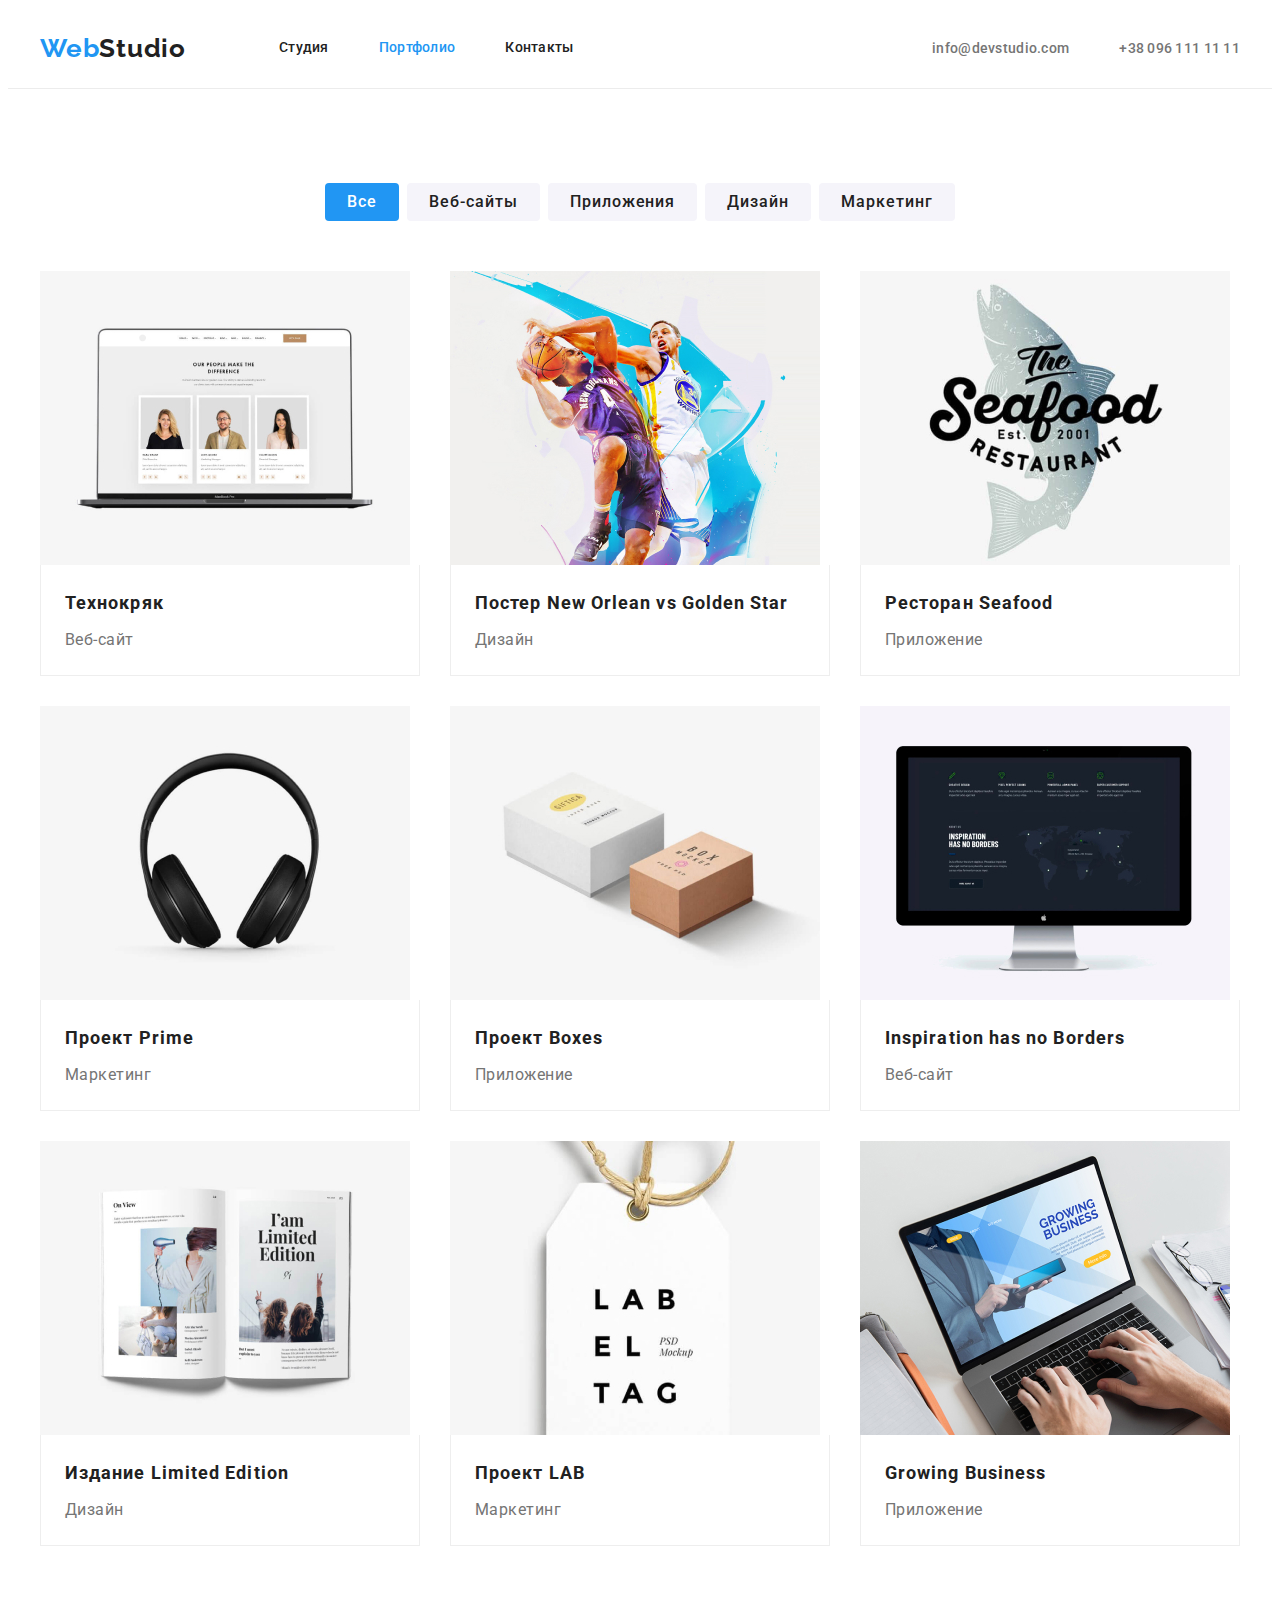
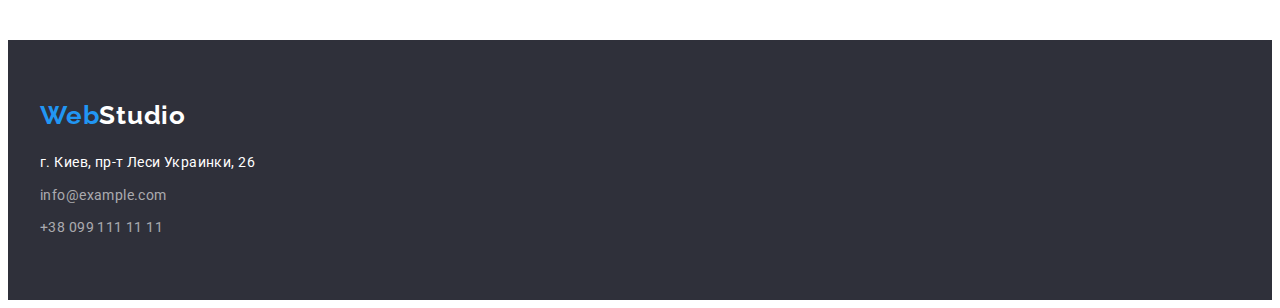
==== portfolio.html @ 64a12670 "Initial commit" ====
<!DOCTYPE html>
<html lang="ru">
  <head>
    <meta charset="UTF-8" />
    <meta http-equiv="X-UA-Compatible" content="IE=edge" />
    <meta name="viewport" content="width=device-width, initial-scale=1.0" />
    <title>WebStudio</title>
    <link rel="preconnect" href="https://fonts.googleapis.com" />
    <link rel="preconnect" href="https://fonts.gstatic.com" crossorigin />
    <link
      href="https://fonts.googleapis.com/css2?family=Raleway:wght@700&family=Roboto:wght@400;500;700;900&display=swap"
      rel="stylesheet"
    />

    <!-- Normalize start -->
    <link
      rel="stylesheet"
      href="https://cdnjs.cloudflare.com/ajax/libs/modern-normalize/1.1.0/modern-normalize.min.css"
      integrity="sha512-wpPYUAdjBVSE4KJnH1VR1HeZfpl1ub8YT/NKx4PuQ5NmX2tKuGu6U/JRp5y+Y8XG2tV+wKQpNHVUX03MfMFn9Q=="
      crossorigin="anonymous"
      referrerpolicy="no-referrer"
    />
    <!-- Normalize end -->

    <link rel="stylesheet" href="./css/styles.css" />
  </head>
  <body>
    <!--Header-->
    <header class="page-header section">
      <div class="container header-conteiner">
        <nav class="navigation header-conteiner-list">
          <a class="logo-link" href="./index.html">Web<span class="logo-dark">Studio </span></a>
          <ul class="menu list header-list">
            <li class="menu-item">
              <a class="menu-link link" href="./studio.html">Студия</a>
            </li>
            <li class="menu-item">
              <a class="menu-link menu-link-current link" href="./portfolio.html">Портфолио</a>
            </li>
            <li class="menu-item">
              <a class="menu-link link" href="">Контакты</a>
            </li>
          </ul>
        </nav>

        <ul class="contacts-list list">
          <li class="contact-mail-title">
            <a class="contact-mail link" href="mailto:info@devstudio.com">info@devstudio.com</a>
          </li>
          <li class="contact-phone-title">
            <a class="contact-phone-number link" href="tel:+380961111111">+38 096 111 11 11</a>
          </li>
        </ul>
      </div>
    </header>

    <!--Portfolio section-->
    <main>
      <section class="portfolio-section section">
        <div class="container portfolio-container">
          <ul class="tabs list">
            <li class="btn-item"><button class="tabs-btn-selected" type="button">Все</button></li>
            <li class="btn-item"><button class="tabs-btn" type="button">Веб-сайты</button></li>
            <li class="btn-item"><button class="tabs-btn" type="button">Приложения</button></li>
            <li class="btn-item"><button class="tabs-btn" type="button">Дизайн</button></li>
            <li class="btn-item"><button class="tabs-btn" type="button">Маркетинг</button></li>
          </ul>
          <ul class="portfolio list card-set">
            <li class="portfolio-card card-set-item">
              <img
                src="./images/portfolio/img.jpg"
                alt="веб сайт на компютере"
                width="370"
                height="294"
              />
              <div class="portfolio-wrapper">
                <h1 class="portfolio-title">Технокряк</h1>
                <p class="portfolio-description">Веб-сайт</p>
              </div>
            </li>
            <li class="portfolio-card card-set-item">
              <img
                src="./images/portfolio/img-1.jpg"
                alt="веб сайт на компютере"
                width="370"
                height="294"
              />
              <div class="portfolio-wrapper">
                <h1 class="portfolio-title">
                  Постер <span lang="en">New Orlean vs Golden Star</span>
                </h1>
                <p class="portfolio-description">Дизайн</p>
              </div>
            </li>
            <li class="portfolio-card card-set-item">
              <img
                src="./images/portfolio/img-2.jpg"
                alt="веб сайт на компютере"
                width="370"
                height="294"
              />
              <div class="portfolio-wrapper">
                <h1 class="portfolio-title">Ресторан <span lang="en">Seafood</span></h1>
                <p class="portfolio-description">Приложение</p>
              </div>
            </li>
            <li class="portfolio-card card-set-item">
              <img
                src="./images/portfolio/img-3.jpg"
                alt="веб сайт на компютере"
                width="370"
                height="294"
              />
              <div class="portfolio-wrapper">
                <h1 class="portfolio-title">Проект <span lang="en">Prime</span></h1>
                <p class="portfolio-description">Маркетинг</p>
              </div>
            </li>
            <li class="portfolio-card card-set-item">
              <img
                src="./images/portfolio/img-4.jpg"
                alt="веб сайт на компютере"
                width="370"
                height="294"
              />
              <div class="portfolio-wrapper">
                <h1 class="portfolio-title">Проект <span lang="en">Boxes</span></h1>
                <p class="portfolio-description">Приложение</p>
              </div>
            </li>
            <li class="portfolio-card card-set-item">
              <img
                src="./images/portfolio/img-5.jpg"
                alt="веб сайт на компютере"
                width="370"
                height="294"
              />
              <div class="portfolio-wrapper">
                <h1 class="portfolio-title" lang="en">Inspiration has no Borders</h1>
                <p class="portfolio-description">Веб-сайт</p>
              </div>
            </li>
            <li class="portfolio-card card-set-item">
              <img
                src="./images/portfolio/img-6.jpg"
                alt="веб сайт на компютере"
                width="370"
                height="294"
              />
              <div class="portfolio-wrapper">
                <h1 class="portfolio-title">Издание <span lang="en">Limited Edition</span></h1>
                <p class="portfolio-description">Дизайн</p>
              </div>
            </li>
            <li class="portfolio-card card-set-item">
              <img
                src="./images/portfolio/img-7.jpg"
                alt="веб сайт на компютере"
                width="370"
                height="294"
              />
              <div class="portfolio-wrapper">
                <h1 class="portfolio-title">Проект <span lang="en">LAB</span></h1>
                <p class="portfolio-description">Маркетинг</p>
              </div>
            </li>
            <li class="portfolio-card card-set-item">
              <img
                src="./images/portfolio/img-8.jpg"
                alt="веб сайт на компютере"
                width="370"
                height="294"
              />
              <div class="portfolio-wrapper">
                <h1 class="portfolio-title" lang="en">Growing Business</h1>
                <p class="portfolio-description">Приложение</p>
              </div>
            </li>
          </ul>
        </div>
      </section>
    </main>

    <!--Footer-->
    <footer class="footer section">
      <div class="container footer-container">
        <a class="logo-link logo-link-footer" href="./index.html"
          >Web<span class="logo-white">Studio </span></a
        >
        <address class="address">
          <ul class="address-list footer-list list">
            <li class="address-title">
              <a
                class="address-link"
                href="https://goo.gl/maps/iM9jKwknU9FxhSqU6"
                target="_blank"
                rel="noopener noreferrer"
                >г. Киев, пр-т Леси Украинки, 26</a
              >
            </li>
            <li class="mail-title">
              <a class="mail-link" href="mailto:info@example.com">info@example.com</a>
            </li>
            <li class="phone-title">
              <a class="phone-link" href="tel:+380991111111">+38 099 111 11 11</a>
            </li>
          </ul>
        </address>
      </div>
    </footer>
  </body>
</html>
---- css/styles.css ----
:root {
    --primary-font-family: 'Roboto', sans-serif;
    --secondary-font-family: 'Raleway', sans-serif;
    --secondary-color: #ffffff;
    --primary-color: #212121;
    --accent-color: #2196F3;

    /* others */
    --indent: 30px;
    --items: 3;
}

.link {
    text-decoration: none;
}

.list {
    list-style: none;
}

body {
    font-family: var(--primary-font-family);
}

/* ============= PARTIAL RESET OF STYLES START ============= */
a {
    text-decoration: none;
    color: currentColor;
}

h1,
h2,
h3,
h4,
h5,
h6,
p {
    margin: 0;
}
img {
    display: block;
}

ul,
ol {
    list-style: none;
    padding: 0;
    margin: 0;
}
/* ============= /PARTIAL RESET OF STYLES END ============= */

/* ============= CARD SET ============= */

 .card-set {
     display: flex;
     flex-wrap: wrap;
     gap: var(--indent);
 }

 .card-set-item {
     flex-basis: calc((100% - var(--indent) * (var(--items) - 1)) / var(--items));
 }

/* ============= /CARD SET ============= */

/* ============= COMPONENTS ============= */

.container {
    width: 1200px;
    margin: 0 auto;
    padding: 0 15px;
}

.section {
    margin-left: auto;
    margin-right: auto;
}
.modal-btn {
    max-width: 400px;
    min-width: 200px;
    min-height: 50px;
    padding: 10px 32px;
    
    font-family: var(--primary-font-family);
    font-weight: 700;
    font-size: 16px;
    line-height: 1.87;

    align-items: center;
    text-align: center;
    letter-spacing: 0.06em; 
    cursor: pointer;

    color: var(--secondary-color);
    background: var(--accent-color);
    border-radius: 4px;
    border: none;
}

.modal-btn:hover,
.modal-btn:focus {
    background-color: var(--secondary-color);
    color: var(--accent-color);
}

.title {
    margin-bottom: 50px;

    font-family: var(--primary-font-family);
    font-weight: 700;
    font-size: 42px;
    line-height: 1.17;
    letter-spacing: 0.05em;
    text-align: center;
    color: var(--primary-color);
}

/* ============= /COMPONENTS ============= */

/* ============= HEADER ============= */
.header-conteiner {
display: flex;
align-items: center;
}

.header-conteiner-list {
margin-right: auto;
}

.header-list {
    display: flex;
    gap: 50px;
 }

.navigation {
    display: flex;
    align-items: center;
}

.logo-link {
    display: block;
    margin-right: 93px;

font-family: var(--secondary-font-family) ;
font-weight: 700;
font-size: 26px;
line-height: 1.19;
letter-spacing: 0.03em;
color: var(--accent-color);
text-decoration: none;
}

.logo-dark {
    color: var(--primary-color);
}

.menu-link, .contact-mail, .contact-phone-number {
    padding-top: 32px;
    padding-bottom: 32px;
}

.menu-link {
    display: block;
    font-family: var(--primary-font-family);
    font-weight: 500;
    font-size: 14px;
    line-height: 1.14;
    letter-spacing: 0.02em;    
    color: var(--primary-color);
}

.menu-link:hover,
.menu-link:focus, .menu-link-current {
    color: var(--accent-color);
}

.contact-mail {
    font-family: var(--primary-font-family);
    font-weight: 500;
    font-size: 14px;
    line-height: 1.14;
    letter-spacing: 0.02em;
    color: #757575;
}

.contacts-list {
    display: flex;
    gap: 50px;
}


.contact-phone-number {
font-family: var(--primary-font-family);
font-weight: 500;
font-size: 14px;
line-height: 1.14;
letter-spacing: 0.02em;
color: #757575;
}

.contact-phone-number:hover,
.contact-phone-number:focus {
    color: var(--accent-color);
}

.contact-mail:hover,
.contact-mail:focus {
    color: var(--accent-color);
}
/* ============= /HEADER ============= */

/* ============= HERO ============= */

.hero {
background: #2F303A;
text-align: center;
}

.hero-container {
    padding-top: 200px;
    padding-bottom: 200px;
   align-items: center;
}

.hero-title {
    max-width: 696px;
    margin-left: auto;
    margin-right: auto;
    margin-bottom: 30px;

    font-family: var(--primary-font-family);
    font-weight: 900;
    font-size: 44px;
    line-height: 1.36;
    letter-spacing: 0.06em;
    text-transform: uppercase;
    color: var(--secondary-color)
}

/* ============= /HERO ============= */

/* ============= BENEFITS ============= */

.benefits {
    padding-top: 94px;
    padding-bottom: 94px;
}

.title-hidden {
    visibility: hidden;
    pointer-events: none;
    position: absolute;
}

.benefits-list {
    display: flex;
    flex-wrap: wrap;
}

.benefits-list-description {
    width: 270px;
    margin-right: 30px;
}

.benefits-list-description:last-child {
    margin-right: 0;
}

.suptitle {
margin-bottom: 10px;

font-family: var(--primary-font-family);
font-weight: 700;
font-size: 14px;
line-height: 1.14;
letter-spacing: 0.03em;
text-transform: uppercase;
color: var(--primary-color);
}

.benefits-description {
    font-family: var(--primary-font-family);
    font-weight: 400;
    font-size: 14px;
    line-height: 1.71;
    letter-spacing: 0.03em;
    color: #757575;
}

/* ============= /BENEFITS ============= */

/* ============= WHAT WE DO ============= */
.proposals {
    display: flex;
    padding-bottom: 94px;
}

/* ============= /WHAT WE DO ============= */

/* ============= TEAM ============= */
.team {
    background-color: #F5F4FA;
    padding-top: 94px;
    padding-bottom: 94px;
}

.team-list {
    --items: 4;
    display: flex;
    }

.team-card {

    background-color: var(--secondary-color);
    border-radius: 0px 0px 4px 4px;
}

.team-wrapper {
    padding-top: 30px;
    padding-bottom: 30px;
    padding-left: 5px;
    padding-right: 5px;
}

.team-title {
    margin-bottom: 10px;

    font-family: var(--primary-font-family);
    font-weight: 500;
    font-size: 16px;
    line-height: 1.18;
    text-align: center;
    letter-spacing: 0.03em;
    color: var(--primary-color);
}

.team-description {
    font-family: var(--primary-font-family);
    font-weight: 400;
    font-size: 16px;
    line-height: 1.18;
    text-align: center;
    letter-spacing: 0.03em;
    color: #757575;
}

/* ============= /TEAM ============= */

/* ============= FOOTER ============= */

.footer {
    background: #2F303A;
    padding-top: 60px;
    padding-bottom: 60px;
}

.logo-link-footer {
    display: inline-block;
    margin-bottom: 20px;
}

.logo-white {
    color: var(--secondary-color);
}


.address-link {
    display: inline-block;
    margin-bottom: 9px;
  
    font-family: var(--primary-font-family);
    font-style: normal;
    font-weight: 400;
    font-size: 14px;
    line-height: 1.71;
    letter-spacing: 0.03em;
    color: var(--secondary-color);
    text-decoration: none;
}

.mail-link {
    display: inline-block;
    margin-bottom: 9px;
    
    font-family: var(--primary-font-family);
    font-style: normal;
    font-weight: 400;
    font-size: 14px;
    line-height: 1.71;
    letter-spacing: 0.03em;
    text-decoration: none;
    color: rgba(255, 255, 255, 0.6);
}

.phone-link {
    display: inline-block;

    font-family: var(--primary-font-family);
    font-style: normal;
    font-weight: 400;
    font-size: 14px;
    line-height: 1.71;
    letter-spacing: 0.03em;
    text-decoration: none;
    color: rgba(255, 255, 255, 0.6);
}
/* ============= /FOOTER ============= */


/* ============= PORTFOLIO HEADER ============= */
.page-header {
    border-bottom: 1px solid #ECECEC;;
}
/* ============= /PORTFOLIO HEADER ============= */

/* ============= TABS ============= */

.tabs {
    display: flex;
    justify-content: center;
    gap: 8px;
    margin-bottom: 50px;
}

.tabs-btn-selected {
align-items: center;
max-width: 120px;
min-width: 73px;
min-height: 38px;
padding: 6px 22px;

font-family: var(--primary-font-family);
font-weight: 500;
font-size: 16px;
line-height: 1.62;

text-align: center;
letter-spacing: 0.06em;
cursor: pointer;
color: var(--secondary-color);
background: var(--accent-color);
border-radius: 4px;
border: none;
}

.tabs-btn {
    align-items: center;
    text-align: center;
    max-width: 160px;
    min-width: 101px;
    min-height: 38px;
    padding: 6px 22px;

    font-family: var(--primary-font-family);
    font-weight: 500;
    font-size: 16px;
    line-height: 1.62;
   
    letter-spacing: 0.06em;
    cursor: pointer;
    color: var(--primary-color);
    background: #F5F4FA;
    border-radius: 4px;
    border: none;
}

.tabs-btn:hover,
.tabs-btn:focus {
    background-color: var(--accent-color);
    color: var(--secondary-color);
}

/* ============= /TABS ============= */

/* ============= PORTFOLIO ============= */

.portfolio-section {
    padding-top: 94px;
    padding-bottom: 94px;
}

.portfolio-card {
    cursor: pointer;
}

.portfolio-wrapper {
    padding-top: 20px;
    padding-bottom: 20px;
    padding-left: 24px;
    padding-right: 24px;

    border: 1px solid #EEEEEE;
    border-top: none;
}

.portfolio-title {
    margin-bottom: 4px;
    font-family: var(--primary-font-family);
    font-weight: 700;
    font-size: 18px;
    line-height: 2;
    letter-spacing: 0.06em;
    color: var(--primary-color);
}

.portfolio-description {
    font-family: var(--primary-font-family);
    font-weight: 400;
    font-size: 16px;
    line-height: 1.87;
    letter-spacing: 0.03em;
    color: #757575;
}

/* ============= /PORTFOLIO ============= */
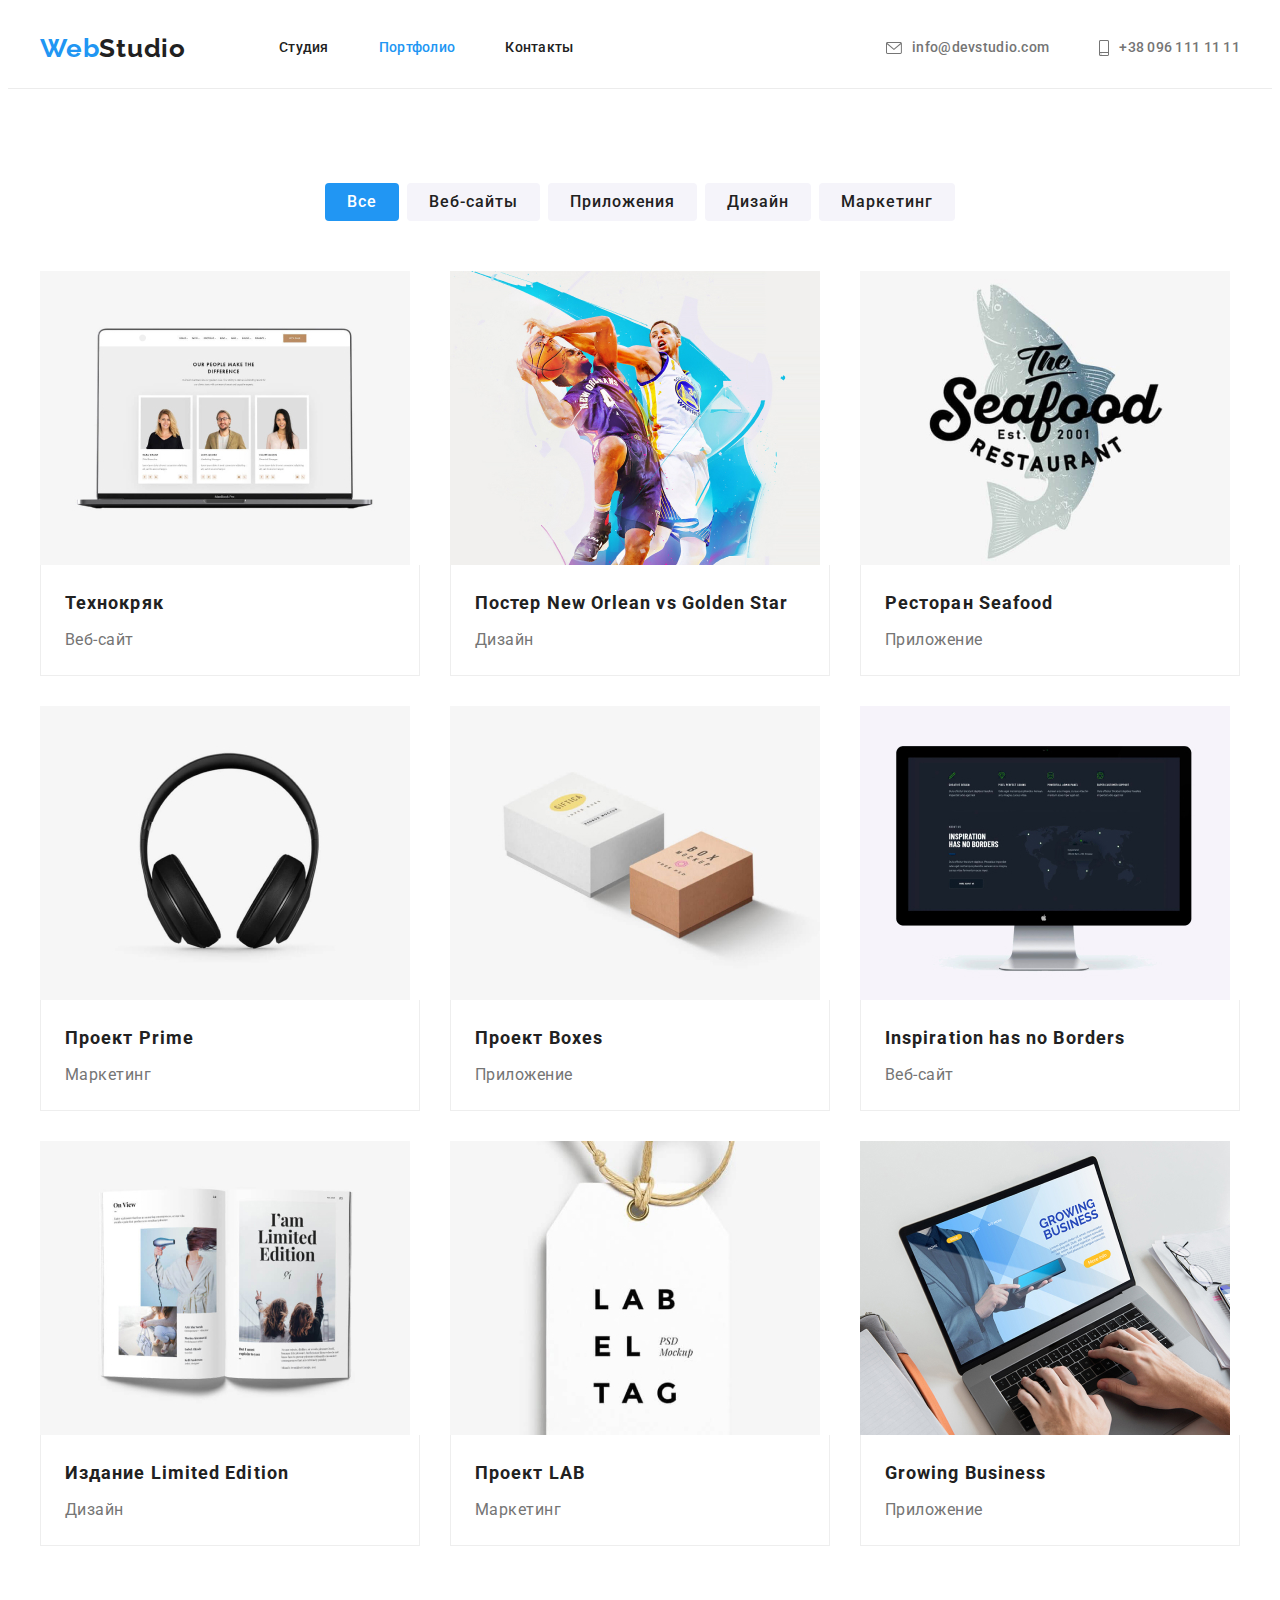
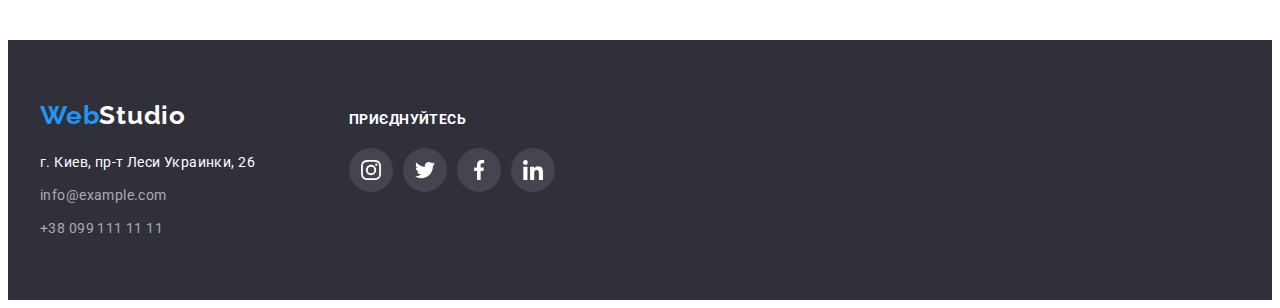
==== commit 0dc9de8b: "update portfolio html" ====
--- a/portfolio.html
+++ b/portfolio.html
@@ -45,10 +45,19 @@
 
         <ul class="contacts-list list">
           <li class="contact-mail-title">
-            <a class="contact-mail link" href="mailto:info@devstudio.com">info@devstudio.com</a>
+            <a class="contact-mail link" href="mailto:info@devstudio.com">
+              <svg class="contact-mail-icon">
+                <use href="./images/icons.svg#envelope" width="16" height="12"></use>
+              </svg>
+              info@devstudio.com</a
+            >
           </li>
           <li class="contact-phone-title">
-            <a class="contact-phone-number link" href="tel:+380961111111">+38 096 111 11 11</a>
+            <a class="contact-phone-number link" href="tel:+380961111111">
+              <svg class="contact-phone-icon">
+                <use href="./images/icons.svg#smartphone" width="10" height="16"></use></svg
+              >+38 096 111 11 11</a
+            >
           </li>
         </ul>
       </div>
@@ -184,28 +193,87 @@
     <!--Footer-->
     <footer class="footer section">
       <div class="container footer-container">
-        <a class="logo-link logo-link-footer" href="./index.html"
-          >Web<span class="logo-white">Studio </span></a
-        >
-        <address class="address">
-          <ul class="address-list footer-list list">
-            <li class="address-title">
-              <a
-                class="address-link"
-                href="https://goo.gl/maps/iM9jKwknU9FxhSqU6"
-                target="_blank"
-                rel="noopener noreferrer"
-                >г. Киев, пр-т Леси Украинки, 26</a
-              >
-            </li>
-            <li class="mail-title">
-              <a class="mail-link" href="mailto:info@example.com">info@example.com</a>
-            </li>
-            <li class="phone-title">
-              <a class="phone-link" href="tel:+380991111111">+38 099 111 11 11</a>
-            </li>
-          </ul>
-        </address>
+        <div class="contacts-footer">
+          <a class="logo-link logo-link-footer" href="./index.html">
+            Web<span class="logo-white">Studio </span></a
+          >
+          <address class="address">
+            <ul class="address-list footer-list list">
+              <li class="address-title">
+                <a
+                  class="address-link"
+                  href="https://goo.gl/maps/iM9jKwknU9FxhSqU6"
+                  target="_blank"
+                  rel="noopener noreferrer"
+                  >г. Киев, пр-т Леси Украинки, 26</a
+                >
+              </li>
+              <li class="mail-title">
+                <a class="mail-link" href="mailto:info@example.com">info@example.com</a>
+              </li>
+              <li class="phone-title">
+                <a class="phone-link" href="tel:+380991111111">+38 099 111 11 11</a>
+              </li>
+            </ul>
+          </address>
+        </div>
+        <div class="footer-social">
+          <h3 class="suptitle-social">приєднуйтесь</h3>
+          <ul class="footer-socials-list list">
+            <li class="footer-socials-item">
+              <a
+                class="footer-socials-link link"
+                href=""
+                target="_blank"
+                rel="noopener noreferrer"
+                aria-label="instagram"
+              >
+                <svg class="footer-socials-icon" width="20" height="20">
+                  <use href="./images/icons.svg#instagram"></use>
+                </svg>
+              </a>
+            </li>
+            <li class="footer-socials-item">
+              <a
+                class="footer-socials-link link"
+                href=""
+                target="_blank"
+                rel="noopener noreferrer"
+                aria-label="twitter"
+              >
+                <svg class="footer-socials-icon" width="20" height="20">
+                  <use href="./images/icons.svg#twitter"></use>
+                </svg>
+              </a>
+            </li>
+            <li class="footer-socials-item">
+              <a
+                class="footer-socials-link link"
+                href=""
+                target="_blank"
+                rel="noopener noreferrer"
+                aria-label="facebook"
+              >
+                <svg class="footer-socials-icon" width="20" height="20">
+                  <use href="./images/icons.svg#facebook"></use>
+                </svg>
+              </a>
+            </li>
+            <li class="footer-socials-item">
+              <a
+                class="footer-socials-link link"
+                href=""
+                target="_blank"
+                rel="noopener noreferrer"
+                aria-label="linkedin"
+              >
+                <svg class="footer-socials-icon" width="20" height="20">
+                  <use href="./images/icons.svg#linkedin"></use>
+                </svg>
+              </a>
+            </li>
+          </ul>
+        </div>
       </div>
     </footer>
   </body>
--- a/css/styles.css
+++ b/css/styles.css
@@ -174,7 +174,15 @@
     color: var(--accent-color);
 }
 
+.contacts-list {
+    display: flex;
+    gap: 50px;
+}
+
 .contact-mail {
+    display: flex;
+    align-items: center;
+    
     font-family: var(--primary-font-family);
     font-weight: 500;
     font-size: 14px;
@@ -183,13 +191,17 @@
     color: #757575;
 }
 
-.contacts-list {
-    display: flex;
-    gap: 50px;
-}
-
+.contact-mail-icon {
+    margin-right: 10px;
+    width: 16px;
+    height: 12px;
+    fill: currentColor;   
+} 
 
 .contact-phone-number {
+display: flex;
+align-items: center;
+
 font-family: var(--primary-font-family);
 font-weight: 500;
 font-size: 14px;
@@ -198,11 +210,23 @@
 color: #757575;
 }
 
+.contact-phone-icon {
+    margin-right: 10px;
+    width: 10px;
+    height: 16px;
+    fill: currentColor;
+}
+
 .contact-phone-number:hover,
 .contact-phone-number:focus {
     color: var(--accent-color);
 }
 
+.contact-mail-icon:hover,
+.contact-mail-icon:focus {
+    color: var(--accent-color);}
+   
+
 .contact-mail:hover,
 .contact-mail:focus {
     color: var(--accent-color);
@@ -212,8 +236,16 @@
 /* ============= HERO ============= */
 
 .hero {
-background: #2F303A;
-text-align: center;
+    max-width: 1600px;
+    margin-left: auto;
+    margin-right: auto;
+    height: 600px;
+    background-color: #C4C4C4;
+    background-image: linear-gradient(to right, rgba(47, 48, 58, 0.4), rgba(47, 48, 58, 0.4)),
+    url(../images/hero/hero_image.jpg);
+    background-repeat: no-repeat;
+    background-position: top right, center;
+    text-align: center;
 }
 
 .hero-container {
@@ -244,6 +276,19 @@
 .benefits {
     padding-top: 94px;
     padding-bottom: 94px;
+}
+
+.benefits-place {
+    margin-bottom: 30px;
+
+    display: flex;
+    align-items: center;
+    justify-content: center;
+    width: 270px;
+    height: 120px;
+
+    background: #F5F4FA;
+    border-radius: 4px;
 }
 
 .title-hidden {
@@ -310,9 +355,10 @@
     }
 
 .team-card {
-
     background-color: var(--secondary-color);
+    box-shadow: 0px 1px 3px rgba(0, 0, 0, 0.12), 0px 1px 1px rgba(0, 0, 0, 0.14), 0px 2px 1px rgba(0, 0, 0, 0.2);
     border-radius: 0px 0px 4px 4px;
+
 }
 
 .team-wrapper {
@@ -335,6 +381,8 @@
 }
 
 .team-description {
+    margin-bottom: 16px;
+
     font-family: var(--primary-font-family);
     font-weight: 400;
     font-size: 16px;
@@ -354,6 +402,15 @@
     padding-bottom: 60px;
 }
 
+.footer-container {
+    display: flex;
+    align-items: baseline;
+}
+
+.contacts-footer {
+    margin-right: 70px;
+}
+
 .logo-link-footer {
     display: inline-block;
     margin-bottom: 20px;
@@ -404,6 +461,52 @@
     text-decoration: none;
     color: rgba(255, 255, 255, 0.6);
 }
+
+.suptitle-social {
+    margin-bottom: 20px;
+
+    font-family: var(--primary-font-family);
+    font-weight: 700;
+    font-size: 14px;
+    line-height: 1.14;
+    letter-spacing: 0.03em;
+    text-transform: uppercase;
+    color: var(--secondary-color);
+}
+
+/* ============= SOCIAL ICONS FOOTER ============= */
+
+.footer-socials-list {
+    display: flex;
+    align-items: center;
+    justify-content: center;
+    gap: 10px;
+}
+
+.footer-socials-link {
+    display: flex;
+    align-items: center;
+    justify-content: center;
+    width: 44px;
+    height: 44px;
+
+    color: var(--secondary-color);
+    background-color: rgba(255, 255, 255, 0.1);
+    border-radius: 50%;
+}
+
+.footer-socials-link:hover,
+.footer-socials-link:focus {
+    color: var(--secondary-color);
+    background-color: var(--accent-color);
+}
+
+.footer-socials-icon {
+    fill: currentColor;
+}
+
+/* ============= /SOCIAL ICONS FOOTER ============= */
+
 /* ============= /FOOTER ============= */
 
 
@@ -512,4 +615,76 @@
     color: #757575;
 }
 
-/* ============= /PORTFOLIO ============= */+/* ============= /PORTFOLIO ============= */
+
+/* ============= SOCIAL ICONS ============= */
+
+.socials {
+    display: flex;
+    align-items: center;
+    justify-content: center;
+    gap: 10px;
+}
+
+.socials-link {
+    display: flex;
+    align-items: center;
+    justify-content: center;
+    width: 44px;
+    height: 44px;
+
+    color: #AFB1B8;
+    background-color: var(--secondary-color);
+    border-radius: 50%;
+}
+
+.socials-link:hover,
+.socials-link:focus {
+    color: var(--secondary-color);
+    background-color: var(--accent-color);
+}
+
+.socials-icon {
+    fill: currentColor;
+}
+/* ============= /SOCIAL ICONS ============= */
+
+/* ============= CLIENTS ============= */
+.clients {
+    display: flex;
+    padding-top: 94px;
+    padding-bottom: 94px;
+}
+
+.clients-list {
+    display: flex;
+    align-items: center;
+    justify-content: center;
+    gap: 30px;
+}
+
+.client-link {
+    display: flex;
+    align-items: center;
+    justify-content: center;
+    width: 170px;
+    height: 92px;
+    
+    color: #AFB1B8;
+    background-color: var(--secondary-color);
+    border: 1px solid #AFB1B8;
+    border-radius: 4px;
+}
+
+.client-link:hover,
+.client-link:focus {
+    color: var(--accent-color);
+    background-color: var(--secondary-color);
+    border-color: var(--accent-color);
+}
+
+.client-icon {
+fill: currentColor;
+}
+
+/* ============= /CLIENTS ============= */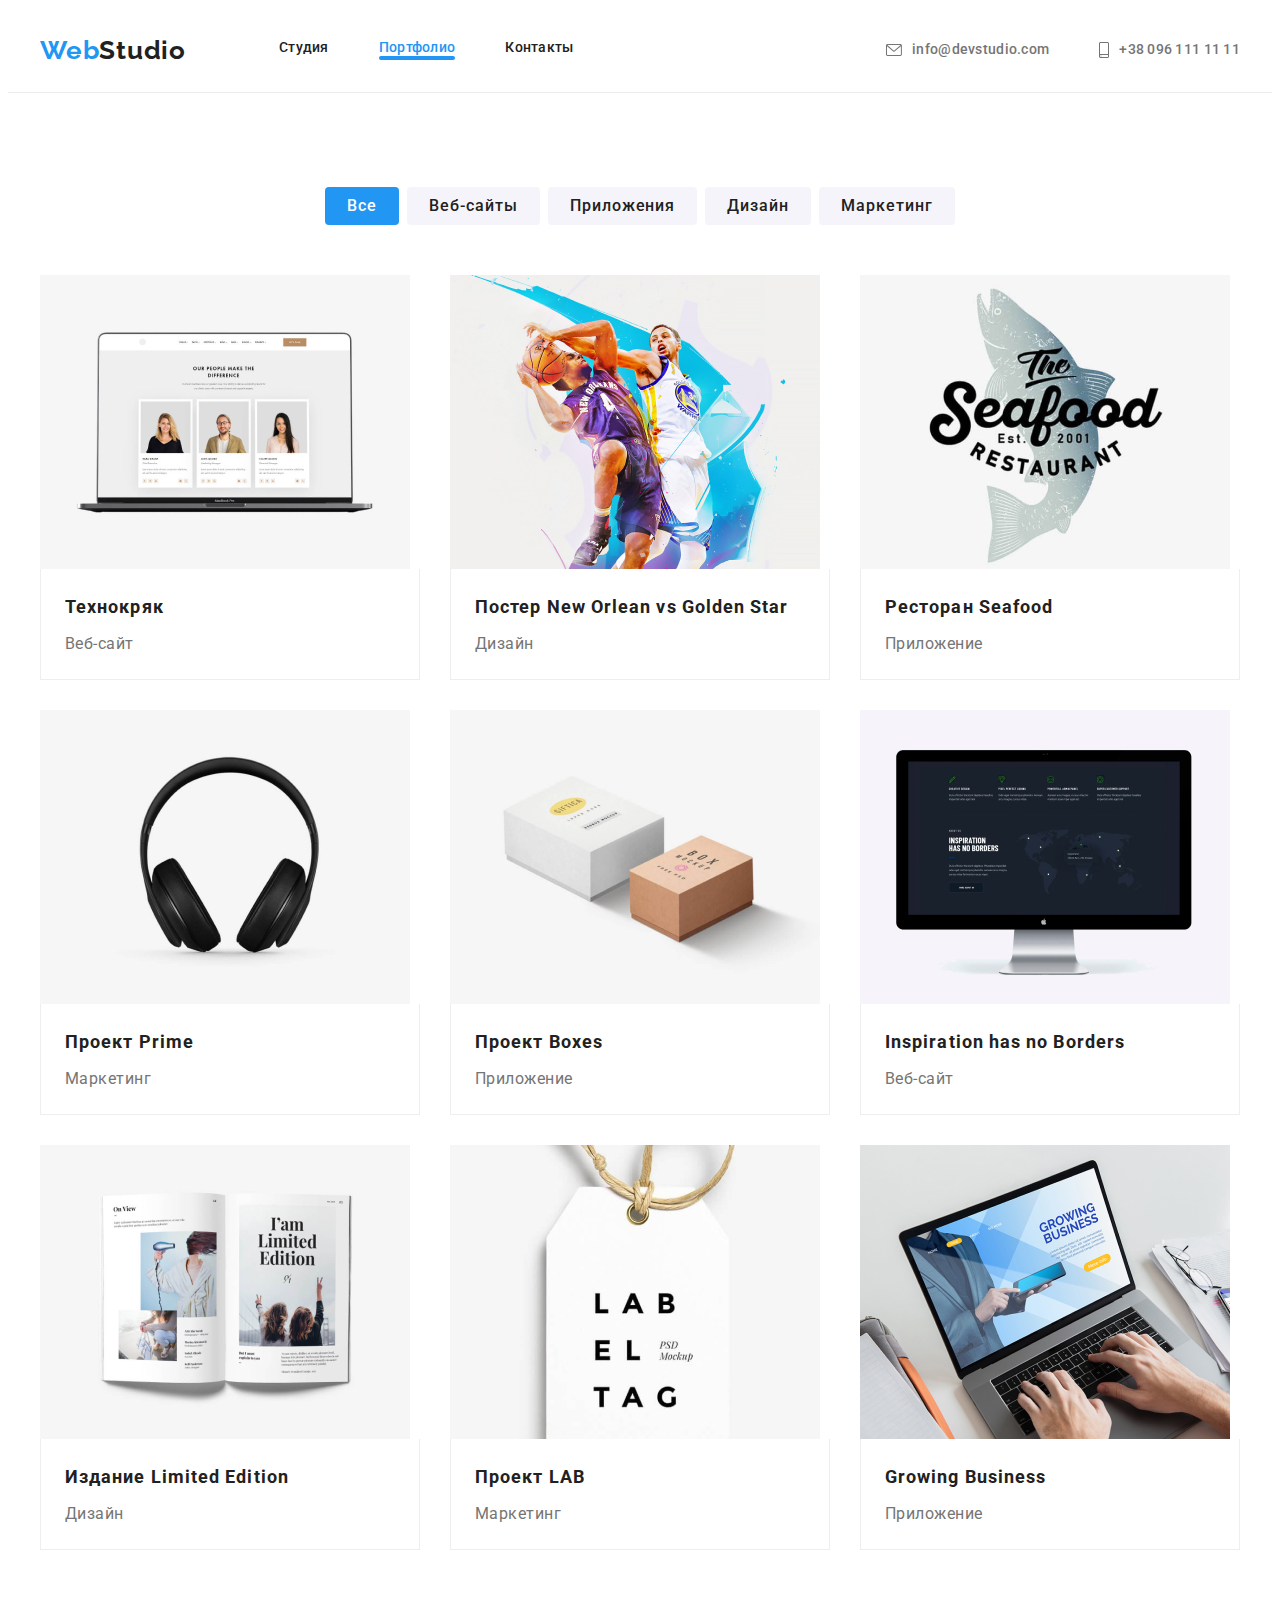
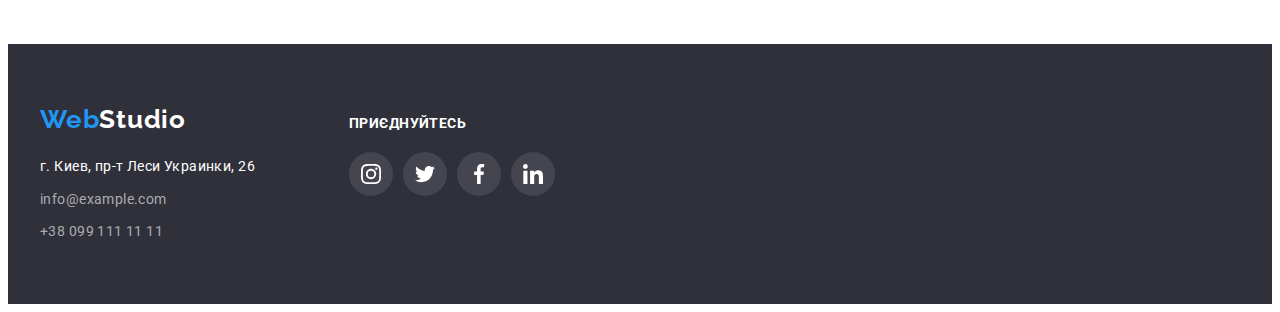
==== commit d5ab49ed: "added hover shadow for cards and tabs" ====
--- a/portfolio.html
+++ b/portfolio.html
@@ -76,114 +76,132 @@
           </ul>
           <ul class="portfolio list card-set">
             <li class="portfolio-card card-set-item">
-              <img
-                src="./images/portfolio/img.jpg"
-                alt="веб сайт на компютере"
-                width="370"
-                height="294"
-              />
-              <div class="portfolio-wrapper">
-                <h1 class="portfolio-title">Технокряк</h1>
-                <p class="portfolio-description">Веб-сайт</p>
-              </div>
-            </li>
-            <li class="portfolio-card card-set-item">
-              <img
-                src="./images/portfolio/img-1.jpg"
-                alt="веб сайт на компютере"
-                width="370"
-                height="294"
-              />
-              <div class="portfolio-wrapper">
-                <h1 class="portfolio-title">
-                  Постер <span lang="en">New Orlean vs Golden Star</span>
-                </h1>
-                <p class="portfolio-description">Дизайн</p>
-              </div>
-            </li>
-            <li class="portfolio-card card-set-item">
-              <img
-                src="./images/portfolio/img-2.jpg"
-                alt="веб сайт на компютере"
-                width="370"
-                height="294"
-              />
-              <div class="portfolio-wrapper">
-                <h1 class="portfolio-title">Ресторан <span lang="en">Seafood</span></h1>
-                <p class="portfolio-description">Приложение</p>
-              </div>
-            </li>
-            <li class="portfolio-card card-set-item">
-              <img
-                src="./images/portfolio/img-3.jpg"
-                alt="веб сайт на компютере"
-                width="370"
-                height="294"
-              />
-              <div class="portfolio-wrapper">
-                <h1 class="portfolio-title">Проект <span lang="en">Prime</span></h1>
-                <p class="portfolio-description">Маркетинг</p>
-              </div>
-            </li>
-            <li class="portfolio-card card-set-item">
-              <img
-                src="./images/portfolio/img-4.jpg"
-                alt="веб сайт на компютере"
-                width="370"
-                height="294"
-              />
-              <div class="portfolio-wrapper">
-                <h1 class="portfolio-title">Проект <span lang="en">Boxes</span></h1>
-                <p class="portfolio-description">Приложение</p>
-              </div>
-            </li>
-            <li class="portfolio-card card-set-item">
-              <img
-                src="./images/portfolio/img-5.jpg"
-                alt="веб сайт на компютере"
-                width="370"
-                height="294"
-              />
-              <div class="portfolio-wrapper">
-                <h1 class="portfolio-title" lang="en">Inspiration has no Borders</h1>
-                <p class="portfolio-description">Веб-сайт</p>
-              </div>
-            </li>
-            <li class="portfolio-card card-set-item">
-              <img
-                src="./images/portfolio/img-6.jpg"
-                alt="веб сайт на компютере"
-                width="370"
-                height="294"
-              />
-              <div class="portfolio-wrapper">
-                <h1 class="portfolio-title">Издание <span lang="en">Limited Edition</span></h1>
-                <p class="portfolio-description">Дизайн</p>
-              </div>
-            </li>
-            <li class="portfolio-card card-set-item">
-              <img
-                src="./images/portfolio/img-7.jpg"
-                alt="веб сайт на компютере"
-                width="370"
-                height="294"
-              />
-              <div class="portfolio-wrapper">
-                <h1 class="portfolio-title">Проект <span lang="en">LAB</span></h1>
-                <p class="portfolio-description">Маркетинг</p>
-              </div>
-            </li>
-            <li class="portfolio-card card-set-item">
-              <img
-                src="./images/portfolio/img-8.jpg"
-                alt="веб сайт на компютере"
-                width="370"
-                height="294"
-              />
-              <div class="portfolio-wrapper">
-                <h1 class="portfolio-title" lang="en">Growing Business</h1>
-                <p class="portfolio-description">Приложение</p>
-              </div>
+              <a class="portfolio-link" href="" target="_blank" rel="noopener noreferrer">
+                <img
+                  src="./images/portfolio/img.jpg"
+                  alt="веб сайт на компютере"
+                  width="370"
+                  height="294"
+                />
+                <div class="portfolio-wrapper">
+                  <h1 class="portfolio-title">Технокряк</h1>
+                  <p class="portfolio-description">Веб-сайт</p>
+                </div>
+              </a>
+            </li>
+            <li class="portfolio-card card-set-item">
+              <a class="portfolio-link" href="" target="_blank" rel="noopener noreferrer">
+                <img
+                  src="./images/portfolio/img-1.jpg"
+                  alt="веб сайт на компютере"
+                  width="370"
+                  height="294"
+                />
+                <div class="portfolio-wrapper">
+                  <h1 class="portfolio-title">
+                    Постер <span lang="en">New Orlean vs Golden Star</span>
+                  </h1>
+                  <p class="portfolio-description">Дизайн</p>
+                </div>
+              </a>
+            </li>
+            <li class="portfolio-card card-set-item">
+              <a class="portfolio-link" href="" target="_blank" rel="noopener noreferrer">
+                <img
+                  src="./images/portfolio/img-2.jpg"
+                  alt="веб сайт на компютере"
+                  width="370"
+                  height="294"
+                />
+                <div class="portfolio-wrapper">
+                  <h1 class="portfolio-title">Ресторан <span lang="en">Seafood</span></h1>
+                  <p class="portfolio-description">Приложение</p>
+                </div>
+              </a>
+            </li>
+            <li class="portfolio-card card-set-item">
+              <a class="portfolio-link" href="" target="_blank" rel="noopener noreferrer">
+                <img
+                  src="./images/portfolio/img-3.jpg"
+                  alt="веб сайт на компютере"
+                  width="370"
+                  height="294"
+                />
+                <div class="portfolio-wrapper">
+                  <h1 class="portfolio-title">Проект <span lang="en">Prime</span></h1>
+                  <p class="portfolio-description">Маркетинг</p>
+                </div>
+              </a>
+            </li>
+            <li class="portfolio-card card-set-item">
+              <a class="portfolio-link" href="" target="_blank" rel="noopener noreferrer">
+                <img
+                  src="./images/portfolio/img-4.jpg"
+                  alt="веб сайт на компютере"
+                  width="370"
+                  height="294"
+                />
+                <div class="portfolio-wrapper">
+                  <h1 class="portfolio-title">Проект <span lang="en">Boxes</span></h1>
+                  <p class="portfolio-description">Приложение</p>
+                </div>
+              </a>
+            </li>
+            <li class="portfolio-card card-set-item">
+              <a class="portfolio-link" href="" target="_blank" rel="noopener noreferrer">
+                <img
+                  src="./images/portfolio/img-5.jpg"
+                  alt="веб сайт на компютере"
+                  width="370"
+                  height="294"
+                />
+                <div class="portfolio-wrapper">
+                  <h1 class="portfolio-title" lang="en">Inspiration has no Borders</h1>
+                  <p class="portfolio-description">Веб-сайт</p>
+                </div>
+              </a>
+            </li>
+            <li class="portfolio-card card-set-item">
+              <a class="portfolio-link" href="" target="_blank" rel="noopener noreferrer">
+                <img
+                  src="./images/portfolio/img-6.jpg"
+                  alt="веб сайт на компютере"
+                  width="370"
+                  height="294"
+                />
+                <div class="portfolio-wrapper">
+                  <h1 class="portfolio-title">Издание <span lang="en">Limited Edition</span></h1>
+                  <p class="portfolio-description">Дизайн</p>
+                </div>
+              </a>
+            </li>
+            <li class="portfolio-card card-set-item">
+              <a class="portfolio-link" href="" target="_blank" rel="noopener noreferrer">
+                <img
+                  src="./images/portfolio/img-7.jpg"
+                  alt="веб сайт на компютере"
+                  width="370"
+                  height="294"
+                />
+                <div class="portfolio-wrapper">
+                  <h1 class="portfolio-title">Проект <span lang="en">LAB</span></h1>
+                  <p class="portfolio-description">Маркетинг</p>
+                </div>
+              </a>
+            </li>
+            <li class="portfolio-card card-set-item">
+              <a class="portfolio-link" href="" target="_blank" rel="noopener noreferrer">
+                <img
+                  src="./images/portfolio/img-8.jpg"
+                  alt="веб сайт на компютере"
+                  width="370"
+                  height="294"
+                />
+                <div class="portfolio-wrapper">
+                  <h1 class="portfolio-title" lang="en">Growing Business</h1>
+                  <p class="portfolio-description">Приложение</p>
+                </div>
+              </a>
             </li>
           </ul>
         </div>
--- a/css/styles.css
+++ b/css/styles.css
@@ -172,6 +172,17 @@
 .menu-link:hover,
 .menu-link:focus, .menu-link-current {
     color: var(--accent-color);
+}
+
+.menu-link-current::after {
+    content: '';
+
+    display: block;
+    width: 100%;
+    height: 4px;
+
+    border-radius: 2px;
+    background-color: var(--accent-color);
 }
 
 .contacts-list {
@@ -571,6 +582,9 @@
 .tabs-btn:focus {
     background-color: var(--accent-color);
     color: var(--secondary-color);
+    box-shadow: 0px 3px 1px rgba(0, 0, 0, 0.1),
+    0px 1px 2px rgba(0, 0, 0, 0.08),
+    0px 2px 2px rgba(0, 0, 0, 0.12);
 }
 
 /* ============= /TABS ============= */
@@ -583,7 +597,16 @@
 }
 
 .portfolio-card {
-    cursor: pointer;
+     cursor: pointer;
+}
+
+.portfolio-link {
+    display: block;
+}
+
+.portfolio-link:hover {
+    box-shadow: 0px 1px 1px rgba(0, 0, 0, 0.12),
+    0px 4px 4px rgba(0, 0, 0, 0.06), 1px 4px 6px rgba(0, 0, 0, 0.16);
 }
 
 .portfolio-wrapper {
